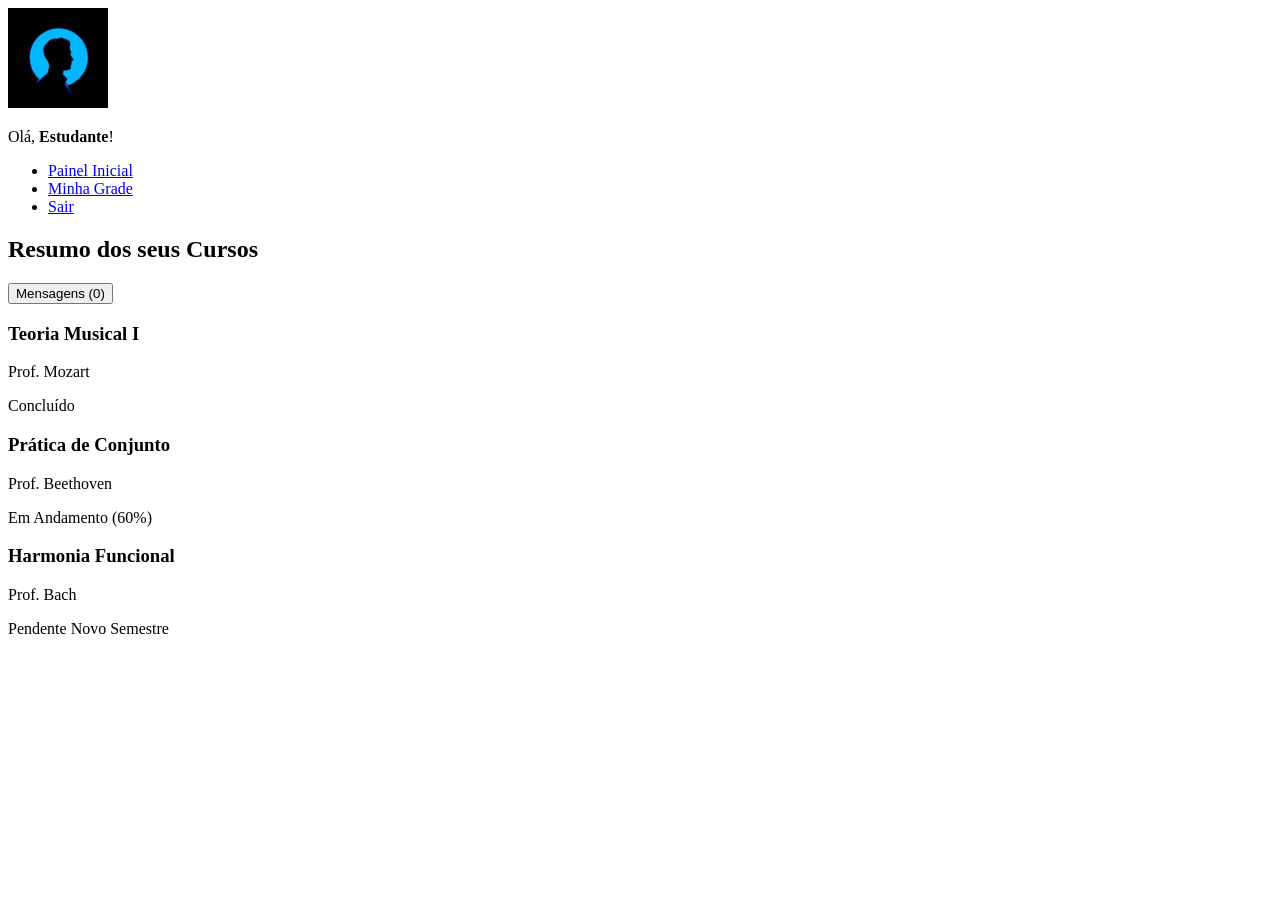
==== 2603/home.html @ 6ffe4554 "ok" ====
<!DOCTYPE html>
<html lang="pt-BR">
<head>
    <meta charset="UTF-8">
    <meta name="viewport" content="width=device-width, initial-scale=1.0">
    <title>Painel do Aluno - Sinfonia</title>
    <link rel="stylesheet" href="style.css">
</head>
<body class="bg-light">
    <div class="dashboard-wrapper display-flex">
        <aside class="sidebar bg-dark" id="menu-lateral">
            <div class="perfil-card text-center">
                <img src="../img/avatar.png" alt="Foto de perfil do aluno" class="avatar-img rounded-circle">
                <p class="nome-aluno">Olá, <strong>Estudante</strong>!</p>
            </div>
            
            <nav class="sidebar-nav nav-vertical">
                <ul>
                    <li><a href="home.html" class="nav-link active">Painel Inicial</a></li>
                    <li><a href="table.html" class="nav-link">Minha Grade</a></li>
                    <li><a href="landing.html" class="nav-link logout-link">Sair</a></li>
                </ul>
            </nav>
        </aside>

        <main class="dashboard-content container-fluid">
            <header class="top-bar space-between pb-2 mt-2 border-bottom">
                <h2 class="titulo-sessao">Resumo dos seus Cursos</h2>
                <button class="btn btn-outline" id="btn-msg">Mensagens (0)</button>
            </header>

            <section class="cards-grid display-grid mt-3">
                <article class="curso-card stat-concluido">
                    <h3 class="curso-titulo">Teoria Musical I</h3>
                    <p class="curso-prof">Prof. Mozart</p>
                    <span class="badge badge-green text-uppercase">Concluído</span>
                </article>

                <article class="curso-card stat-andamento">
                    <h3 class="curso-titulo">Prática de Conjunto</h3>
                    <p class="curso-prof">Prof. Beethoven</p>
                    <span class="badge badge-yellow text-uppercase">Em Andamento (60%)</span>
                    <div class="progress-bar-bg mt-1">
                        <div class="progress-fill" style="width: 60%"></div>
                    </div>
                </article>

                <article class="curso-card stat-pendente">
                    <h3 class="curso-titulo">Harmonia Funcional</h3>
                    <p class="curso-prof">Prof. Bach</p>
                    <span class="badge badge-red text-uppercase">Pendente Novo Semestre</span>
                </article>
            </section>
        </main>
    </div>

    <!--
    ======================================================================
    [ COMENTÁRIO DIDÁTICO - PROF. RONALDO ]
    
    Por que projetamos blocos isolados lado-a-lado como <aside> e <main> num 
    mesmo nível horizontal?
    R: Porque durante a aula de CSS nós ativaremos o poderoso recurso de "Grid" 
    ou "Flexbox" do CSS3. Sem essas regras, as caixas apenas empilham uma 
    sobre a outra (comportamento de 'block' padrão). Com Flexbox, passamos o controle 
    completo sobre eixos e alinhamento direcional.

    *** Analogia: ***
    Os contêineres e as propriedades do Flexbox operam perfeitamente como os  
    trilhos e guinchos de reposição num bom supermercado organizado. O conteúdo 
    são as mercadorias nas prateleiras: podem fluir lado a lado, ocupar flexivelmente 
    os espaços vazios ou se agruparem em um canto específico quando comandadas.
    
    *** DESAFIOS DE CÓDIGO (Para a Aula de CSS): ***
    1. Usando a classe global `.display-flex`, como transformar o wrapper pai do 
       dashboard num contêiner flexível colocando a sidebar ao lado da content?
    2. Como transformar a imagem de avatar class=`avatar-img` num polígono rendondo 
       perfeito no CSS? (Dica: property border-radius)
    ======================================================================
    -->
</body>
</html>
---- 2603/style.css ----
/*
======================================================================
[ AULA DE CSS - PROF. RONALDO ]

Olá, Turma! 
Este é o arquivo onde toda a mágica visual e beleza vão acontecer.
Nosso objetivo principal na aula é preencher as regras em branco e experimentar 
na prática como alterar algo aqui se propaga instantaneamente para os HTMLs.

Dica aos alunos: 
Mantenham um dos arquivos HTML (ex: landing.html) aberto como aba no 
seu navegador e usem o live preview (live server se tiverem). Observem a rígida 
barreira de responsabilidades no front-end: a marcação manda no 'Conteúdo' do 
projeto enquanto a estilização cascata constrói a 'Aparência' e reatividade.
======================================================================
*/

/* 1. Seletores Básicos de Elementos - A Base da Herança */
body {
    /* Desafio: Colocar o background da página global para um cinza muito claro (#f4f6f9), 
       remover quebras de margem com margin 0, e definir 'font-family: sans-serif' */
}

/* 2. Hierarquia e Classes Customizadas 
   Podem virar regras potentes (Aguardamos os desafios de classe!) */


/* 3. Grid e Flexbox Responsivos (Sua vez na folha mestra) */
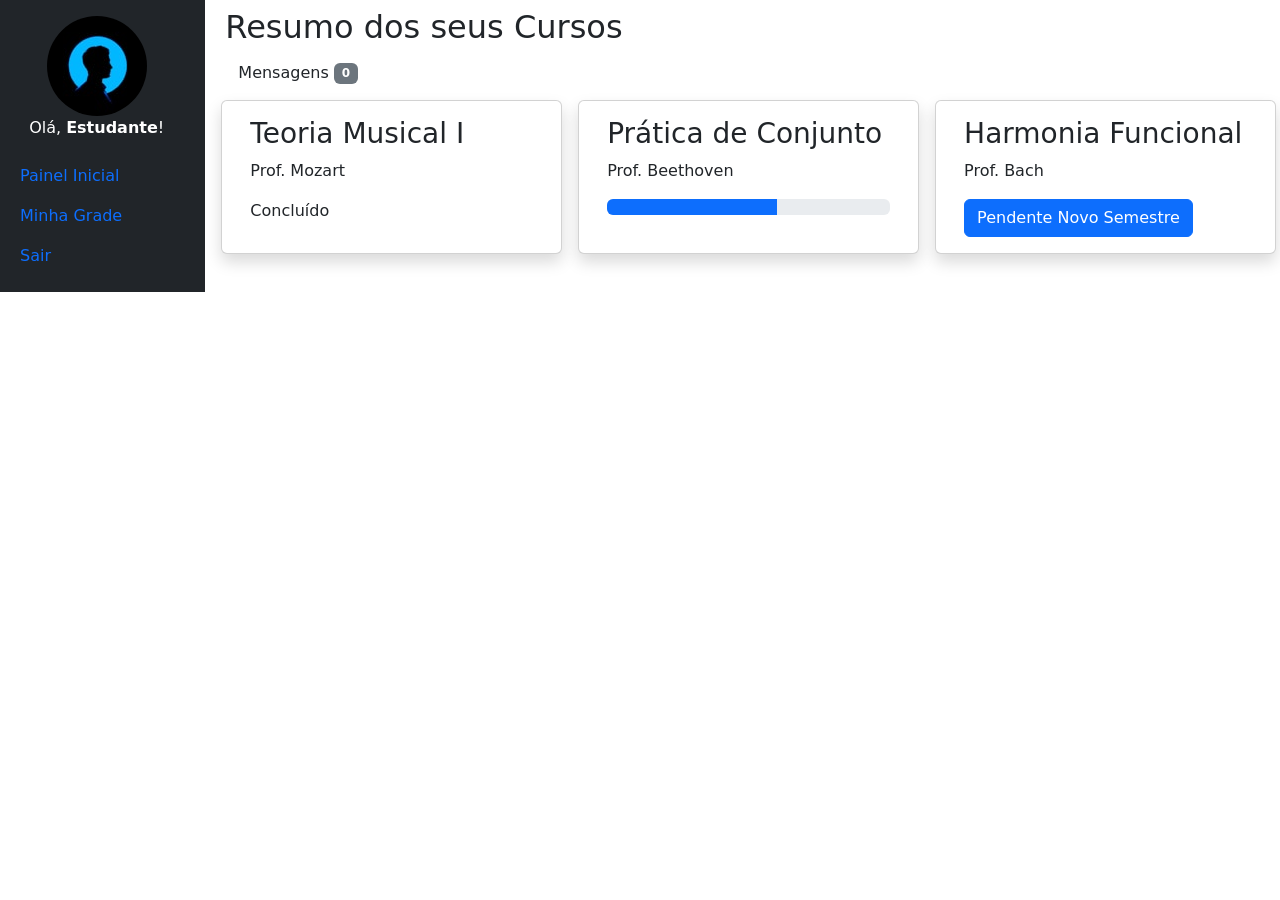
==== commit b8760e10: "Aula 11/6 - Bootstrap" ====
--- a/2603/home.html
+++ b/2603/home.html
@@ -1,57 +1,83 @@
-<!DOCTYPE html>
+<!doctype html>
 <html lang="pt-BR">
-<head>
-    <meta charset="UTF-8">
-    <meta name="viewport" content="width=device-width, initial-scale=1.0">
+  <head>
+    <meta charset="UTF-8" />
+    <meta name="viewport" content="width=device-width, initial-scale=1.0" />
     <title>Painel do Aluno - Sinfonia</title>
-    <link rel="stylesheet" href="style.css">
-</head>
-<body class="bg-light">
-    <div class="dashboard-wrapper display-flex">
-        <aside class="sidebar bg-dark" id="menu-lateral">
-            <div class="perfil-card text-center">
-                <img src="../img/avatar.png" alt="Foto de perfil do aluno" class="avatar-img rounded-circle">
-                <p class="nome-aluno">Olá, <strong>Estudante</strong>!</p>
+    <link
+      rel="stylesheet"
+      href="https://cdn.jsdelivr.net/npm/bootstrap@5.3.8/dist/css/bootstrap.min.css"
+    />
+  </head>
+  <body>
+    <div class="row mh-100">
+      <aside class="col-2 text-bg-dark p-3" id="menu-lateral">
+        <div class="perfil-card text-center">
+          <img
+            src="../img/avatar.png"
+            alt="Foto de perfil do aluno"
+            class="avatar-img rounded-circle"
+          />
+          <p class="nome-aluno">Olá, <strong>Estudante</strong>!</p>
+        </div>
+
+        <nav>
+          <ul class="nav flex-column">
+            <li class="nav-item">
+              <a href="home.html" class="nav-link">Painel Inicial</a>
+            </li>
+            <li class="nav-item">
+              <a href="table.html" class="nav-link">Minha Grade</a>
+            </li>
+            <li class="nav-item">
+              <a href="landing.html" class="nav-link">Sair</a>
+            </li>
+          </ul>
+        </nav>
+      </aside>
+
+      <main class="col m-2">
+        <header class="">
+          <h2 class="">Resumo dos seus Cursos</h2>
+          <button class="btn" id="btn-msg">
+            Mensagens <span class="badge text-bg-secondary">0</span>
+          </button>
+        </header>
+
+        <section class="row">
+          <article class="card col m-2 shadow">
+            <div class="card-body">
+              <h3 class="card-title">Teoria Musical I</h3>
+              <p class="card-text">Prof. Mozart</p>
+              <span class="">Concluído</span>
             </div>
-            
-            <nav class="sidebar-nav nav-vertical">
-                <ul>
-                    <li><a href="home.html" class="nav-link active">Painel Inicial</a></li>
-                    <li><a href="table.html" class="nav-link">Minha Grade</a></li>
-                    <li><a href="landing.html" class="nav-link logout-link">Sair</a></li>
-                </ul>
-            </nav>
-        </aside>
+          </article>
 
-        <main class="dashboard-content container-fluid">
-            <header class="top-bar space-between pb-2 mt-2 border-bottom">
-                <h2 class="titulo-sessao">Resumo dos seus Cursos</h2>
-                <button class="btn btn-outline" id="btn-msg">Mensagens (0)</button>
-            </header>
+          <article class="card col m-2 shadow">
+            <div class="card-body">
+              <h3 class="card-title">Prática de Conjunto</h3>
+              <p class="card-text">Prof. Beethoven</p>
+              <div class="progress">
+                <div class="progress-bar" style="width: 60%"></div>
+              </div>
+            </div>
+          </article>
 
-            <section class="cards-grid display-grid mt-3">
-                <article class="curso-card stat-concluido">
-                    <h3 class="curso-titulo">Teoria Musical I</h3>
-                    <p class="curso-prof">Prof. Mozart</p>
-                    <span class="badge badge-green text-uppercase">Concluído</span>
-                </article>
+          <article class="card col m-2 shadow">
+            <div class="card-body">
+              <h3 class="card-title">Harmonia Funcional</h3>
+              <p class="card-text">Prof. Bach</p>
+              <a class="btn btn-primary">Pendente Novo Semestre</a>
+            </div>
+          </article>
+        </section>
+      </main>
 
-                <article class="curso-card stat-andamento">
-                    <h3 class="curso-titulo">Prática de Conjunto</h3>
-                    <p class="curso-prof">Prof. Beethoven</p>
-                    <span class="badge badge-yellow text-uppercase">Em Andamento (60%)</span>
-                    <div class="progress-bar-bg mt-1">
-                        <div class="progress-fill" style="width: 60%"></div>
-                    </div>
-                </article>
-
-                <article class="curso-card stat-pendente">
-                    <h3 class="curso-titulo">Harmonia Funcional</h3>
-                    <p class="curso-prof">Prof. Bach</p>
-                    <span class="badge badge-red text-uppercase">Pendente Novo Semestre</span>
-                </article>
-            </section>
-        </main>
+      <script
+        src="https://cdn.jsdelivr.net/npm/bootstrap@5.3.8/dist/js/bootstrap.min.js"
+        integrity="sha384-G/EV+4j2dNv+tEPo3++6LCgdCROaejBqfUeNjuKAiuXbjrxilcCdDz6ZAVfHWe1Y"
+        crossorigin="anonymous"
+      ></script>
     </div>
 
     <!--
@@ -78,5 +104,5 @@
        perfeito no CSS? (Dica: property border-radius)
     ======================================================================
     -->
-</body>
-</html>+  </body>
+</html>
